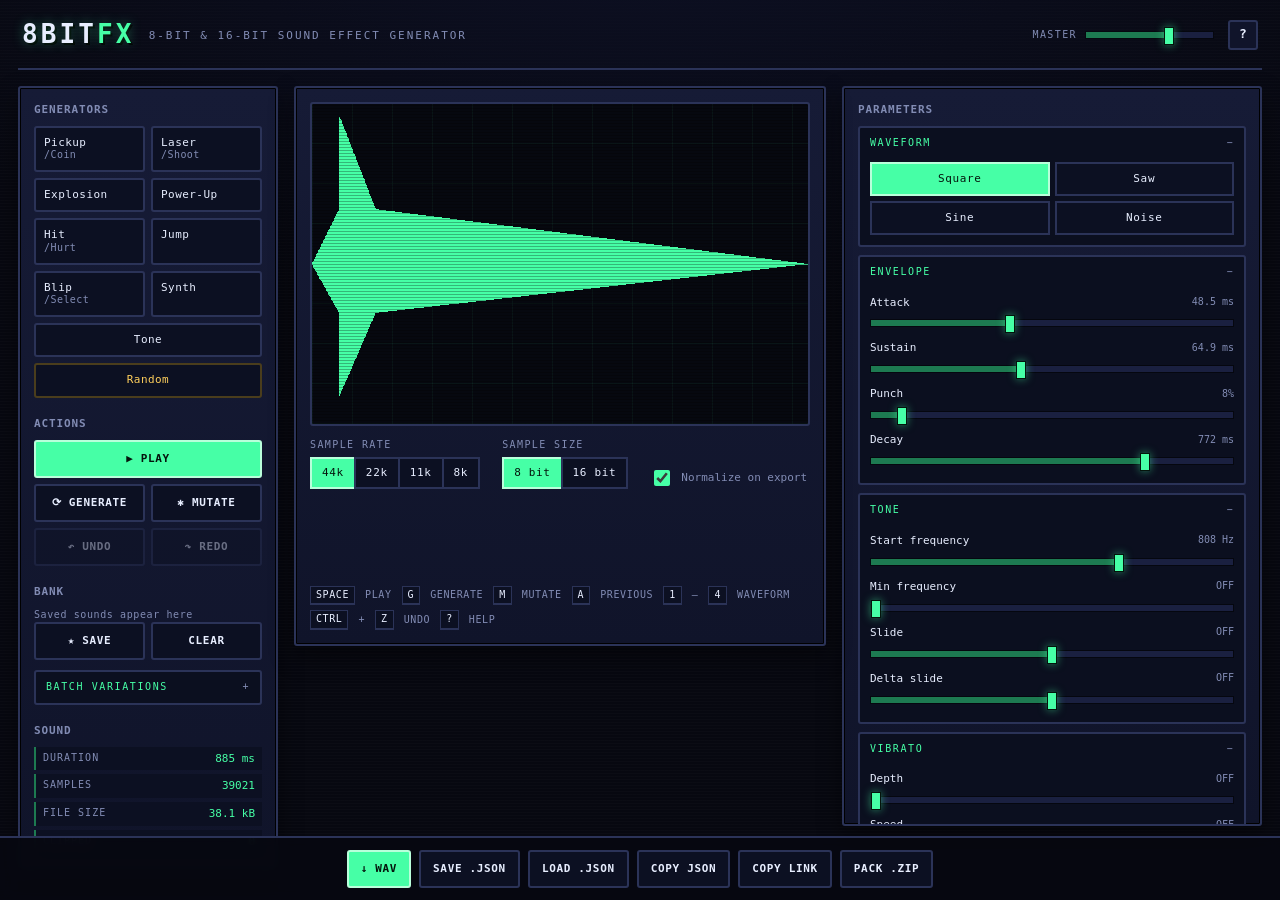
==== index.html @ 4f34324e "8bitFX: sfxr-style 8/16-bit sound effect generator (engine, UI, bank, pack export, tests)" ====
<!DOCTYPE html>
<html lang="en">
<head>
<meta charset="utf-8">
<meta name="viewport" content="width=device-width, initial-scale=1">
<title>8bitFX — 8-bit &amp; 16-bit sound effect generator</title>
<meta name="description" content="A retro sound effect generator for games. Generate, mutate and export 8-bit / 16-bit WAV sound effects in your browser.">
<link rel="stylesheet" href="css/styles.css">
</head>
<body>
<a class="skip-link" href="#param-panel">Skip to parameters</a>

<header class="topbar">
  <h1 class="logo">8bit<span>FX</span></h1>
  <p class="tagline">8-bit &amp; 16-bit sound effect generator</p>
  <div class="topbar-actions">
    <label class="master-vol" for="master-vol">Master
      <input type="range" id="master-vol" min="0" max="150" value="100" aria-label="Playback master volume">
    </label>
    <button type="button" id="btn-help" class="icon-btn" title="Keyboard shortcuts" aria-label="Keyboard shortcuts">?</button>
  </div>
</header>

<main class="layout">

  <!-- ===== generators ===== -->
  <aside class="panel generators" aria-labelledby="gen-heading">
    <h2 id="gen-heading">Generators</h2>
    <div class="gen-grid" id="gen-grid">
      <button type="button" class="gen" data-preset="pickupCoin">Pickup<b>/Coin</b></button>
      <button type="button" class="gen" data-preset="laserShoot">Laser<b>/Shoot</b></button>
      <button type="button" class="gen" data-preset="explosion">Explosion</button>
      <button type="button" class="gen" data-preset="powerUp">Power-Up</button>
      <button type="button" class="gen" data-preset="hitHurt">Hit<b>/Hurt</b></button>
      <button type="button" class="gen" data-preset="jump">Jump</button>
      <button type="button" class="gen" data-preset="blipSelect">Blip<b>/Select</b></button>
      <button type="button" class="gen" data-preset="synth">Synth</button>
      <button type="button" class="gen gen-span" data-preset="tone">Tone</button>
      <button type="button" class="gen gen-wide" data-preset="random">Random</button>
    </div>

    <h2>Actions</h2>
    <div class="actions">
      <button type="button" id="btn-play" class="btn btn-primary btn-wide">&#9654; Play</button>
      <button type="button" id="btn-generate" class="btn">&#10227; Generate</button>
      <button type="button" id="btn-mutate" class="btn">&#10033; Mutate</button>
      <button type="button" id="btn-undo" class="btn" disabled>&#8630; Undo</button>
      <button type="button" id="btn-redo" class="btn" disabled>&#8631; Redo</button>
    </div>

    <h2>Bank</h2>
    <div class="bank" id="bank-grid"></div>
    <div class="actions">
      <button type="button" id="btn-bank-save" class="btn">&#9733; Save</button>
      <button type="button" id="btn-bank-clear" class="btn">Clear</button>
    </div>

    <details class="group" id="batch-group">
      <summary>Batch variations</summary>
      <div class="group-body">
        <div class="batch-grid" id="batch-grid"></div>
        <button type="button" id="btn-batch" class="btn">&#10227; Roll 8</button>
      </div>
    </details>

    <h2>Sound</h2>
    <div class="stats">
      <div><span class="stat-label">Duration</span><span id="stat-duration" class="stat-value">&mdash;</span></div>
      <div><span class="stat-label">Samples</span><span id="stat-samples" class="stat-value">&mdash;</span></div>
      <div><span class="stat-label">File size</span><span id="stat-size" class="stat-value">&mdash;</span></div>
      <div><span class="stat-label">Clipped</span><span id="stat-clipped" class="stat-value">&mdash;</span></div>
    </div>
    <p class="hint" id="clip-hint" hidden>Clipping &mdash; lower the Gain slider.</p>
    <p class="note" id="cap-hint" hidden>Length capped at 4 s.</p>
  </aside>

  <!-- ===== stage ===== -->
  <section class="panel stage" aria-labelledby="stage-heading">
    <h2 id="stage-heading" class="visually-hidden">Sound preview</h2>

    <div class="scope">
      <canvas id="waveform" width="900" height="260" role="img"
              aria-label="Waveform preview" aria-describedby="scope-desc"></canvas>
      <p class="scope-empty" id="scope-empty">No sound yet &mdash; hit Generate</p>
      <p class="visually-hidden" id="scope-desc">Waveform of the current sound. Its length,
        sample count, file size and clip count are listed under Sound.</p>
    </div>

    <div class="stage-controls">
      <fieldset class="chipset">
        <legend id="rate-legend">Sample rate</legend>
        <div class="chips" id="rate-chips">
          <input type="radio" name="rate" id="rate-44100" value="44100" checked><label for="rate-44100">44k</label>
          <input type="radio" name="rate" id="rate-22050" value="22050"><label for="rate-22050">22k</label>
          <input type="radio" name="rate" id="rate-11025" value="11025"><label for="rate-11025">11k</label>
          <input type="radio" name="rate" id="rate-8000" value="8000"><label for="rate-8000">8k</label>
        </div>
      </fieldset>

      <fieldset class="chipset">
        <legend>Sample size</legend>
        <div class="chips" id="bits-chips">
          <input type="radio" name="bits" id="bits-8" value="8" checked><label for="bits-8">8 bit</label>
          <input type="radio" name="bits" id="bits-16" value="16"><label for="bits-16">16 bit</label>
        </div>
      </fieldset>

      <label class="switch" for="chk-normalize">
        <input type="checkbox" id="chk-normalize" checked>
        <span>Normalize on export</span>
      </label>
    </div>

    <p class="hints">
      <kbd>Space</kbd> play
      <kbd>G</kbd> generate
      <kbd>M</kbd> mutate
      <kbd>A</kbd> previous
      <kbd>1</kbd>&ndash;<kbd>4</kbd> waveform
      <kbd>Ctrl</kbd>+<kbd>Z</kbd> undo
      <kbd>?</kbd> help
    </p>
  </section>

  <!-- ===== parameters ===== -->
  <section class="panel params" id="param-panel" aria-labelledby="param-heading">
    <h2 id="param-heading">Parameters</h2>
    <div id="param-groups"><!-- built by ui.js --></div>
  </section>
</main>

<footer class="exportbar">
  <button type="button" id="btn-wav" class="btn btn-primary">&#8595; WAV</button>
  <button type="button" id="btn-json" class="btn">Save .json</button>
  <button type="button" id="btn-load" class="btn">Load .json</button>
  <input type="file" id="file-input" accept=".json,application/json" hidden>
  <button type="button" id="btn-copy-json" class="btn">Copy JSON</button>
  <button type="button" id="btn-copy-link" class="btn">Copy link</button>
  <button type="button" id="btn-pack" class="btn">Pack .zip</button>
</footer>

<div id="toast" class="toast" role="status" aria-live="polite"></div>

<dialog id="help-dialog" class="help">
  <h2>Keyboard shortcuts</h2>
  <dl>
    <dt><kbd>Space</kbd></dt><dd>Play / replay</dd>
    <dt><kbd>G</kbd></dt><dd>Generate random sound</dd>
    <dt><kbd>M</kbd></dt><dd>Mutate current sound</dd>
    <dt><kbd>A</kbd></dt><dd>Play the previous sound (A/B)</dd>
    <dt><kbd>1</kbd>&ndash;<kbd>4</kbd></dt><dd>Square / Saw / Sine / Noise</dd>
    <dt><kbd>Ctrl</kbd>+<kbd>Z</kbd></dt><dd>Undo parameter change</dd>
    <dt><kbd>?</kbd></dt><dd>This help</dd>
  </dl>
  <form method="dialog"><button class="btn">Close</button></form>
</dialog>

<script src="js/rng.js"></script>
<script src="js/params.js"></script>
<script src="js/codec.js"></script>
<script src="js/synth.js"></script>
<script src="js/wav.js"></script>
<script src="js/zip.js"></script>
<script src="js/export.js"></script>
<script src="js/presets.js"></script>
<script src="js/audio.js"></script>
<script src="js/bank.js"></script>
<script src="js/prefs.js"></script>
<script src="js/io.js"></script>
<script src="js/shortcuts.js"></script>
<script src="js/ui.js"></script>
<script src="js/selftest.js"></script>
<script src="js/app.js"></script>
</body>
</html>
---- css/styles.css ----
/* ============================================================
   8bitFX — retro console theme
   ============================================================ */
:root {
  --bg: #070810;
  --bg-glow: #0d1024;
  --panel: #10142a;
  --panel-2: #161b36;
  --line: #2b3358;
  --ink: #e8eeff;
  --dim: #828cb4;
  --accent: #46ffa6;
  --accent-dim: #1d7a51;
  --accent-2: #ff5fa2;
  --amber: #ffcf5c;
  --danger: #ff6b6b;
  --radius: 3px;
  --font: ui-monospace, "SFMono-Regular", "Consolas", "DejaVu Sans Mono", "Courier New", monospace;
}

* { box-sizing: border-box; }

html, body { height: 100%; }

body {
  margin: 0;
  padding: 0 18px 88px;
  font-family: var(--font);
  font-size: 13px;
  line-height: 1.45;
  color: var(--ink);
  background:
    radial-gradient(1200px 600px at 50% -10%, var(--bg-glow), transparent 70%),
    repeating-linear-gradient(0deg, rgba(255,255,255,.014) 0 1px, transparent 1px 3px),
    var(--bg);
  background-attachment: fixed;
}

h1, h2, h3 { margin: 0; font-weight: 700; letter-spacing: .08em; text-transform: uppercase; }
h2 { font-size: 11px; color: var(--dim); margin: 18px 0 8px; }
h2:first-child { margin-top: 0; }

button { font: inherit; color: inherit; }

.visually-hidden {
  position: absolute; width: 1px; height: 1px; margin: -1px;
  padding: 0; overflow: hidden; clip: rect(0 0 0 0); white-space: nowrap; border: 0;
}

.skip-link {
  position: absolute; left: 8px; top: -40px; z-index: 30;
  padding: 8px 12px; background: var(--accent); color: #04140c;
  text-decoration: none; font-weight: 700;
}
.skip-link:focus { top: 8px; }

/* ---------- top bar ---------- */
.topbar {
  display: flex; align-items: center; gap: 14px; flex-wrap: wrap;
  max-width: 1560px; margin: 0 auto; padding: 16px 4px 14px;
  border-bottom: 2px solid var(--line);
}
.logo {
  font-size: 26px; letter-spacing: .12em; color: var(--ink);
  text-shadow: 0 0 12px rgba(70,255,166,.35), 2px 2px 0 #000;
}
.logo span { color: var(--accent); }
.tagline { margin: 2px 0 0; color: var(--dim); font-size: 11px; letter-spacing: .18em; text-transform: uppercase; }
.topbar-actions { margin-left: auto; display: flex; align-items: center; gap: 14px; }
.master-vol { display: flex; align-items: center; gap: 8px; color: var(--dim); font-size: 10px; letter-spacing: .14em; text-transform: uppercase; }
.master-vol input { width: 110px; }
.icon-btn {
  width: 30px; height: 30px; display: grid; place-items: center;
  background: var(--panel); border: 2px solid var(--line); border-radius: var(--radius);
  cursor: pointer; font-weight: 700;
}
.icon-btn:hover { border-color: var(--accent-dim); color: var(--accent); }

/* ---------- layout ---------- */
.layout {
  display: grid;
  grid-template-columns: minmax(230px, 260px) minmax(320px, 1fr) minmax(320px, 420px);
  gap: 16px;
  max-width: 1560px; margin: 16px auto 0;
  align-items: start;
}

.panel {
  background: linear-gradient(180deg, var(--panel-2), var(--panel));
  border: 2px solid var(--line);
  border-radius: var(--radius);
  padding: 14px;
  box-shadow: 0 0 0 1px #000 inset, 0 10px 24px rgba(0,0,0,.45);
}

/* ---------- generators ---------- */
.gen-grid { display: grid; grid-template-columns: 1fr 1fr; gap: 6px; }
.gen {
  appearance: none;
  display: flex; flex-direction: column; align-items: flex-start;
  padding: 9px 8px; line-height: 1.15;
  background: #0c1022; border: 2px solid var(--line); border-radius: var(--radius);
  font-size: 11px; letter-spacing: .04em; cursor: pointer;
  transition: transform .05s ease, border-color .12s ease, color .12s ease;
}
.gen b { font-weight: 400; color: var(--dim); font-size: 10px; }
.gen:hover { border-color: var(--accent-dim); color: var(--accent); }
.gen:active { transform: translateY(1px); }
.gen-wide { grid-column: 1 / -1; align-items: center; color: var(--amber); border-color: #4a3d1c; }
.gen-span { grid-column: 1 / -1; align-items: center; }

/* ---------- sound bank + batch ---------- */
.bank {
  display: flex; flex-direction: column; gap: 4px;
  max-height: 180px; overflow-y: auto; padding-right: 2px;
}
.bank-empty { margin: 0; color: var(--dim); font-size: 10px; letter-spacing: .06em; }
.bank-tile { display: flex; gap: 4px; }
.bank-load {
  flex: 1 1 auto; min-width: 0; text-align: left; cursor: pointer;
  padding: 5px 7px; font-size: 11px; color: var(--ink);
  background: #0c1022; border: 2px solid var(--line); border-radius: var(--radius);
  overflow: hidden; text-overflow: ellipsis; white-space: nowrap;
}
.bank-load:hover { border-color: var(--accent-dim); color: var(--accent); }
.bank-del {
  flex: 0 0 auto; width: 26px; cursor: pointer; line-height: 1;
  background: #0c1022; border: 2px solid var(--line); border-radius: var(--radius);
  color: var(--dim); font-size: 13px;
}
.bank-del:hover { border-color: var(--danger); color: var(--danger); }

.batch-grid { display: grid; grid-template-columns: repeat(4, 1fr); gap: 4px; margin-bottom: 8px; }
.batch-tile {
  cursor: pointer; padding: 9px 0; font-size: 11px; color: var(--ink);
  background: #0c1022; border: 2px solid var(--line); border-radius: var(--radius);
}
.batch-tile:hover { border-color: var(--accent-dim); color: var(--accent); }
#batch-group { margin-top: 10px; }
#batch-group .btn { width: 100%; }

.actions { display: grid; grid-template-columns: 1fr 1fr; gap: 6px; }
.btn-wide { grid-column: 1 / -1; }

.btn {
  appearance: none; cursor: pointer;
  padding: 9px 12px;
  background: #0c1022; color: var(--ink);
  border: 2px solid var(--line); border-radius: var(--radius);
  font-size: 11px; letter-spacing: .06em; text-transform: uppercase; font-weight: 700;
  transition: background .12s ease, border-color .12s ease, color .12s ease;
}
.btn:hover:not(:disabled) { border-color: var(--accent-dim); color: var(--accent); }
.btn:active:not(:disabled) { transform: translateY(1px); }
.btn:disabled { opacity: .4; cursor: default; }
.btn:focus-visible, .gen:focus-visible, .icon-btn:focus-visible, .switch input:focus-visible,
.bank-load:focus-visible, .bank-del:focus-visible, .batch-tile:focus-visible {
  outline: 2px dashed var(--amber); outline-offset: 2px;
}
.btn-primary { background: var(--accent); color: #04140c; border-color: #b9ffdb; }
.btn-primary:hover:not(:disabled) { background: #6dffb8; color: #04140c; }

/* ---------- stats ---------- */
.stats { display: grid; grid-template-columns: 1fr; gap: 4px; }
.stats div {
  display: flex; justify-content: space-between; gap: 10px;
  padding: 4px 7px; background: #0c1022; border-left: 2px solid var(--accent-dim);
}
.stat-label { color: var(--dim); font-size: 10px; letter-spacing: .1em; text-transform: uppercase; }
.stat-value { color: var(--accent); font-size: 11px; }
.hint { margin: 8px 0 0; font-size: 10px; color: var(--danger); letter-spacing: .04em; }
.note { margin: 6px 0 0; font-size: 10px; color: var(--dim); letter-spacing: .04em; }

/* ---------- stage / scope ---------- */
.stage { padding: 14px; display: flex; flex-direction: column; min-height: 560px; }
.scope {
  position: relative;
  background:
    repeating-linear-gradient(90deg, rgba(70,255,166,.05) 0 1px, transparent 1px 40px),
    repeating-linear-gradient(0deg, rgba(70,255,166,.05) 0 1px, transparent 1px 40px),
    #06080f;
  border: 2px solid var(--line); border-radius: var(--radius);
  overflow: hidden;
}
.scope::after {
  content: ""; position: absolute; inset: 0; pointer-events: none;
  background: repeating-linear-gradient(0deg, rgba(0,0,0,.28) 0 1px, transparent 1px 3px);
  mix-blend-mode: multiply;
}
#waveform { display: block; width: 100%; height: 320px; }
.scope-empty {
  position: absolute; inset: 0; display: grid; place-items: center; margin: 0;
  color: var(--dim); font-size: 12px; letter-spacing: .16em; text-transform: uppercase;
  pointer-events: none;
}
.scope-empty[hidden] { display: none; }

.stage-controls {
  display: flex; flex-wrap: wrap; gap: 14px 22px; align-items: flex-end;
  margin-top: 12px;
}
.chipset { border: 0; margin: 0; padding: 0; min-width: 0; }
.chipset legend {
  padding: 0 0 5px; color: var(--dim); font-size: 10px;
  letter-spacing: .14em; text-transform: uppercase;
}
.chips { display: flex; }
.chips input {
  position: absolute; width: 1px; height: 1px;
  margin: 0; padding: 0; border: 0;
  opacity: 0; pointer-events: none;
  clip: rect(0 0 0 0); overflow: hidden;
}
.chips label {
  padding: 6px 10px; cursor: pointer;
  background: #0c1022; border: 2px solid var(--line);
  font-size: 11px; letter-spacing: .06em;
  margin-left: -2px;
}
.chips label:first-of-type { margin-left: 0; }
.chips input:checked + label { background: var(--accent); color: #04140c; border-color: #b9ffdb; }
.chips input:focus-visible + label { outline: 2px dashed var(--amber); outline-offset: 2px; }

.switch { display: flex; align-items: center; gap: 8px; font-size: 11px; color: var(--dim); cursor: pointer; }
.switch input { width: 16px; height: 16px; accent-color: var(--accent); }

.hints {
  margin: auto 0 0;
  padding-top: 16px;
  display: flex; flex-wrap: wrap; align-items: center; gap: 5px 10px;
  color: var(--dim); font-size: 10px; letter-spacing: .06em; text-transform: uppercase;
}

/* ---------- parameters ---------- */
#param-groups { display: flex; flex-direction: column; gap: 8px; padding-bottom: 10px; }

.group { border: 2px solid var(--line); border-radius: var(--radius); background: #0b0f1f; }
.group > summary {
  cursor: pointer; list-style: none;
  padding: 8px 10px;
  font-size: 10px; letter-spacing: .16em; text-transform: uppercase; color: var(--accent);
  display: flex; align-items: center; justify-content: space-between;
}
.group > summary::-webkit-details-marker { display: none; }
.group > summary::after { content: "+"; color: var(--dim); }
.group[open] > summary::after { content: "\2212"; }
.group > summary:hover { background: #0f1530; }
.group-body { padding: 4px 10px 10px; display: flex; flex-direction: column; gap: 2px; }

.row { display: grid; grid-template-columns: 1fr 74px; align-items: center; gap: 4px 8px; padding: 3px 0; }
.row > label { font-size: 11px; color: var(--ink); }
.row > output { font-size: 10px; color: var(--dim); text-align: right; white-space: nowrap; }
.row > input[type="range"] { grid-column: 1 / -1; }

.row-switch { display: flex; align-items: center; gap: 8px; }
.row-switch > label { flex: 1 1 auto; }
.row-switch > output { flex: 0 0 auto; }
.row-switch > input {
  flex: 0 0 auto; width: 16px; height: 16px;
  accent-color: var(--accent); cursor: pointer;
}

/* wave selector inside the params panel */
.waves { display: grid; grid-template-columns: repeat(2, 1fr); gap: 5px; }
.waves input {
  position: absolute; width: 1px; height: 1px;
  margin: 0; padding: 0; border: 0;
  opacity: 0; pointer-events: none;
  clip: rect(0 0 0 0); overflow: hidden;
}
.waves label {
  padding: 7px 4px; text-align: center; cursor: pointer;
  background: #0c1022; border: 2px solid var(--line);
  font-size: 11px; letter-spacing: .06em;
}
.waves input:checked + label { background: var(--accent); color: #04140c; border-color: #b9ffdb; }
.waves input:focus-visible + label { outline: 2px dashed var(--amber); outline-offset: 2px; }

/* ---------- range inputs ---------- */
input[type="range"] {
  -webkit-appearance: none; appearance: none;
  width: 100%; height: 18px; background: transparent; cursor: pointer;
  --fill: 50%;
  margin: 0;
}
input[type="range"]::-webkit-slider-runnable-track {
  height: 8px;
  background: linear-gradient(90deg, var(--accent-dim) 0 var(--fill), #1a2040 var(--fill) 100%);
  border: 1px solid #05070f;
}
input[type="range"]::-moz-range-track {
  height: 8px;
  background: linear-gradient(90deg, var(--accent-dim) 0 var(--fill), #1a2040 var(--fill) 100%);
  border: 1px solid #05070f;
}
input[type="range"]::-webkit-slider-thumb {
  -webkit-appearance: none; appearance: none;
  width: 10px; height: 18px; margin-top: -5px;
  background: var(--accent); border: 1px solid #04140c; border-radius: 0;
  box-shadow: 0 0 8px rgba(70,255,166,.5);
}
input[type="range"]::-moz-range-thumb {
  width: 10px; height: 18px; border-radius: 0;
  background: var(--accent); border: 1px solid #04140c;
}
input[type="range"]:focus-visible { outline: 2px dashed var(--amber); outline-offset: 3px; }

/* bigger targets for touch devices */
@media (pointer: coarse) {
  input[type="range"] { height: 28px; }
  input[type="range"]::-webkit-slider-thumb {
    width: 20px; height: 28px; margin-top: -10px;
  }
  input[type="range"]::-moz-range-thumb { width: 20px; height: 28px; }
}

/* ---------- export bar ---------- */
.exportbar {
  position: fixed; left: 0; right: 0; bottom: 0; z-index: 20;
  display: flex; flex-wrap: wrap; gap: 8px; align-items: center; justify-content: center;
  padding: 12px 18px;
  background: rgba(7,8,16,.94);
  border-top: 2px solid var(--line);
  backdrop-filter: blur(6px);
}

/* ---------- toast + dialog ---------- */
.toast {
  position: fixed; left: 50%; bottom: 78px; transform: translate(-50%, 12px);
  padding: 9px 16px; z-index: 40;
  background: var(--accent); color: #04140c; font-weight: 700;
  border-radius: var(--radius); font-size: 11px; letter-spacing: .08em; text-transform: uppercase;
  opacity: 0; pointer-events: none; transition: opacity .18s ease, transform .18s ease;
}
.toast.show { opacity: 1; transform: translate(-50%, 0); }

.help {
  max-width: 420px; width: calc(100% - 32px);
  background: var(--panel-2); color: var(--ink);
  border: 2px solid var(--line); border-radius: var(--radius); padding: 18px;
}
.help::backdrop { background: rgba(2,3,8,.75); }
.help dl { display: grid; grid-template-columns: auto 1fr; gap: 6px 14px; margin: 14px 0; font-size: 11px; }
.help dt { margin: 0; color: var(--accent); }
.help dd { margin: 0; color: var(--dim); }
kbd {
  display: inline-block; padding: 1px 5px;
  background: #0c1022; border: 1px solid var(--line); border-bottom-width: 2px;
  font-family: var(--font); font-size: 10px; color: var(--ink);
}

#selftest {
  margin: 18px 0 0; padding: 12px;
  background: #06080f; border: 2px solid var(--line); border-radius: var(--radius);
  color: var(--dim); font-size: 11px; line-height: 1.5; white-space: pre-wrap;
}

/* ---------- responsive ---------- */
@media (min-width: 1181px) {
  .stage { position: sticky; top: 16px; }
  .params { max-height: calc(100vh - 160px); overflow-y: auto; }
  .params::-webkit-scrollbar { width: 10px; }
  .params::-webkit-scrollbar-track { background: #0b0f1f; }
  .params::-webkit-scrollbar-thumb { background: var(--line); border: 2px solid #0b0f1f; }
}

@media (max-width: 1180px) {
  .layout { grid-template-columns: minmax(220px, 260px) minmax(0, 1fr); }
  .params { grid-column: 1 / -1; }
  #param-groups { display: grid; grid-template-columns: repeat(auto-fit, minmax(280px, 1fr)); align-items: start; }
}
@media (max-width: 720px) {
  body { padding: 0 10px 132px; }
  .layout { grid-template-columns: minmax(0, 1fr); }
  .generators { order: 2; }
  .stage { order: 1; min-height: 0; }
  .params { order: 3; }
  #waveform { height: 180px; }
  .logo { font-size: 20px; }
  .exportbar { justify-content: flex-start; }
}

@media (prefers-reduced-motion: reduce) {
  * { transition: none !important; }
}
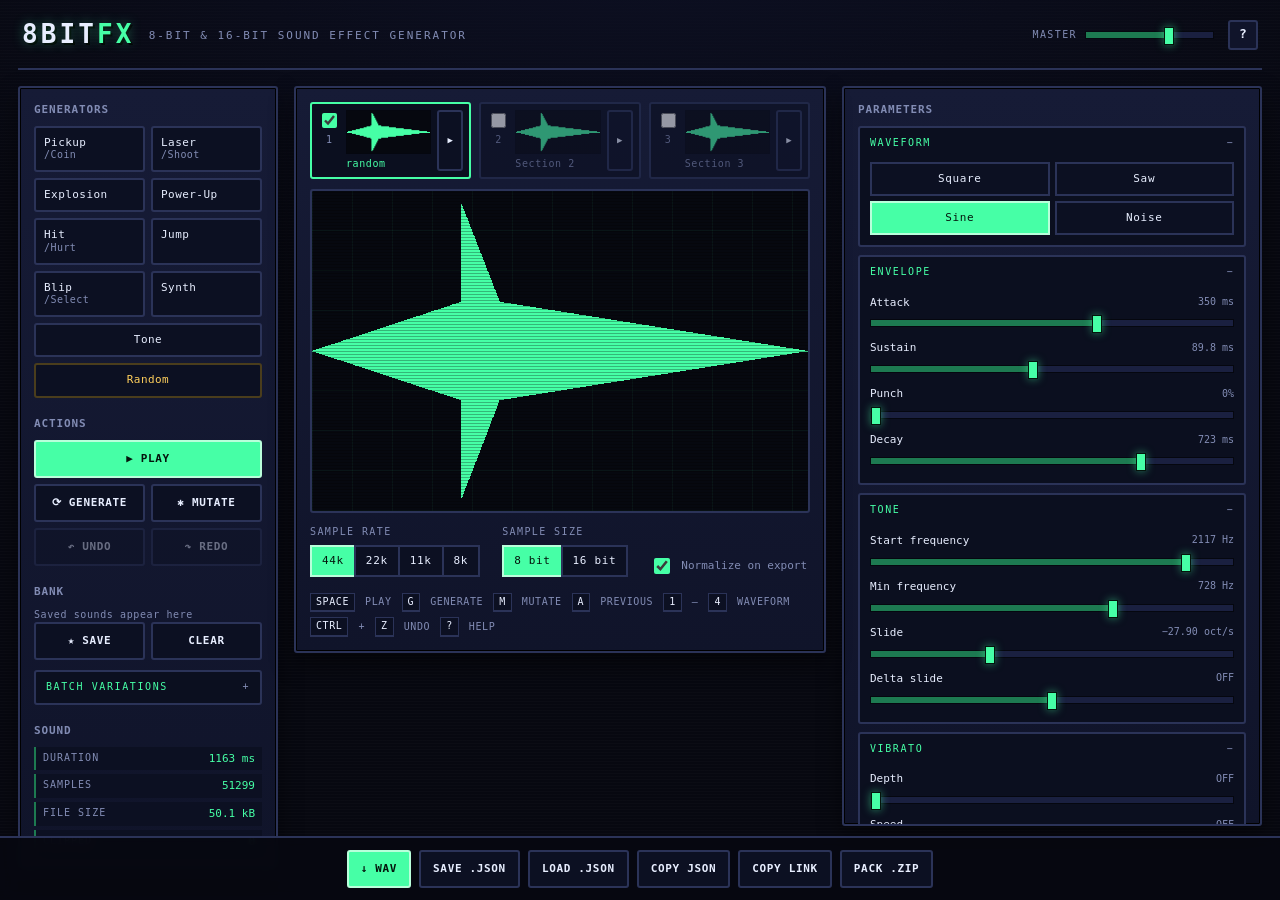
==== commit b771f4ff: "feat: three synth sections with per-section scopes, play buttons and a mixed master (link v4, patch " ====
--- a/index.html
+++ b/index.html
@@ -77,6 +77,8 @@
   <!-- ===== stage ===== -->
   <section class="panel stage" aria-labelledby="stage-heading">
     <h2 id="stage-heading" class="visually-hidden">Sound preview</h2>
+
+    <div class="sections" id="sections" role="group" aria-label="Synth sections"></div>
 
     <div class="scope">
       <canvas id="waveform" width="900" height="260" role="img"
@@ -161,6 +163,7 @@
 <script src="js/synth.js"></script>
 <script src="js/wav.js"></script>
 <script src="js/zip.js"></script>
+<script src="js/mix.js"></script>
 <script src="js/export.js"></script>
 <script src="js/presets.js"></script>
 <script src="js/audio.js"></script>
--- a/css/styles.css
+++ b/css/styles.css
@@ -154,7 +154,8 @@
 .btn:active:not(:disabled) { transform: translateY(1px); }
 .btn:disabled { opacity: .4; cursor: default; }
 .btn:focus-visible, .gen:focus-visible, .icon-btn:focus-visible, .switch input:focus-visible,
-.bank-load:focus-visible, .bank-del:focus-visible, .batch-tile:focus-visible {
+.bank-load:focus-visible, .bank-del:focus-visible, .batch-tile:focus-visible,
+.section-pick:focus-visible, .section-play:focus-visible {
   outline: 2px dashed var(--amber); outline-offset: 2px;
 }
 .btn-primary { background: var(--accent); color: #04140c; border-color: #b9ffdb; }
@@ -199,6 +200,48 @@
   display: flex; flex-wrap: wrap; gap: 14px 22px; align-items: flex-end;
   margin-top: 12px;
 }
+
+/* ---------- synth sections ---------- */
+.sections {
+  display: grid;
+  grid-template-columns: repeat(3, minmax(0, 1fr));
+  gap: 8px;
+  margin-bottom: 10px;
+}
+.section-card {
+  display: flex; align-items: stretch; gap: 6px;
+  padding: 6px;
+  background: #0b0f1f;
+  border: 2px solid var(--line);
+  border-radius: var(--radius);
+}
+.section-card.is-active { border-color: var(--accent); }
+.section-card.is-muted { opacity: .55; }
+.section-include {
+  display: flex; flex-direction: column; align-items: center; gap: 2px;
+  font-size: 10px; color: var(--dim); cursor: pointer;
+}
+.section-include input { width: 15px; height: 15px; accent-color: var(--accent); cursor: pointer; }
+.section-pick {
+  flex: 1 1 auto; min-width: 0; cursor: pointer;
+  display: flex; flex-direction: column; gap: 3px;
+  padding: 0; background: none; border: 0; color: var(--ink); text-align: left;
+}
+.section-scope {
+  display: block; width: 100%; height: 44px;
+  background: #06080f; border: 1px solid #05070f;
+}
+.section-name {
+  font-size: 10px; letter-spacing: .06em; color: var(--dim);
+  overflow: hidden; text-overflow: ellipsis; white-space: nowrap;
+}
+.section-card.is-active .section-name { color: var(--accent); }
+.section-play {
+  flex: 0 0 auto; width: 26px; cursor: pointer;
+  background: #0c1022; border: 2px solid var(--line); border-radius: var(--radius);
+  color: var(--ink); font-size: 9px; line-height: 1;
+}
+.section-play:hover { border-color: var(--accent-dim); color: var(--accent); }
 .chipset { border: 0; margin: 0; padding: 0; min-width: 0; }
 .chipset legend {
   padding: 0 0 5px; color: var(--dim); font-size: 10px;
@@ -380,6 +423,10 @@
   .exportbar { justify-content: flex-start; }
 }
 
+@media (max-width: 560px) {
+  .sections { grid-template-columns: 1fr; }
+}
+
 @media (prefers-reduced-motion: reduce) {
   * { transition: none !important; }
 }
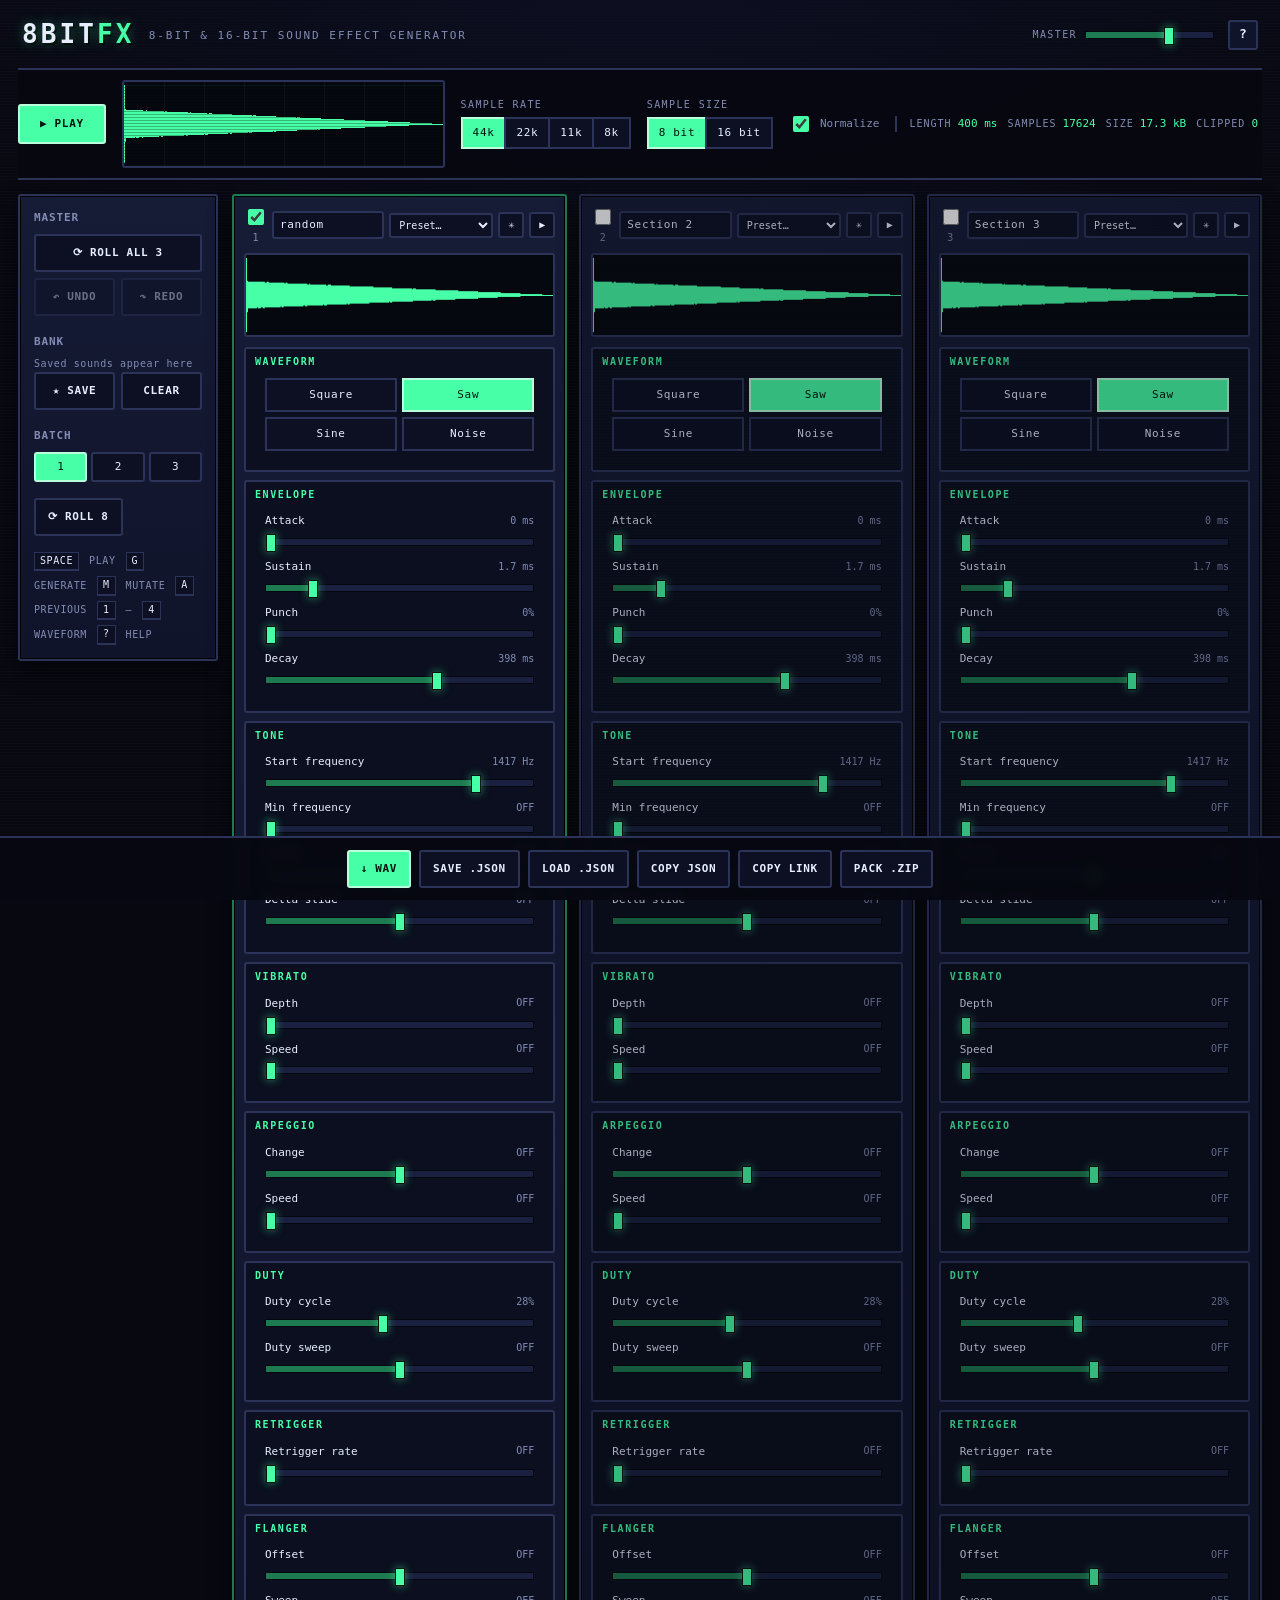
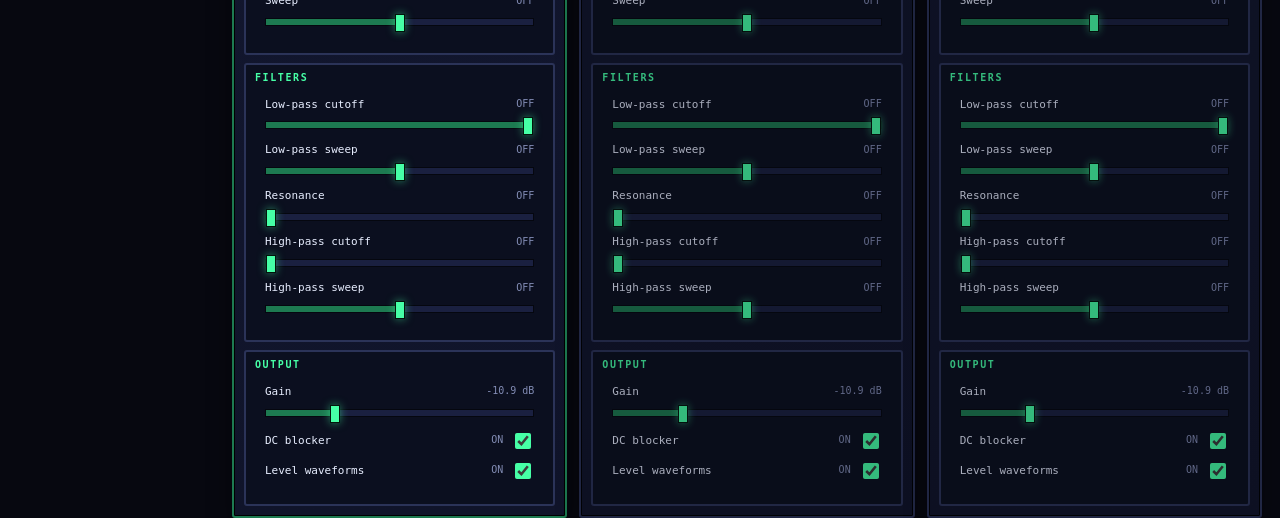
==== commit 3ba34739: "Show all three synth sections at once Each section is now a full parameter window with its own wavef" ====
--- a/index.html
+++ b/index.html
@@ -8,7 +8,7 @@
 <link rel="stylesheet" href="css/styles.css">
 </head>
 <body>
-<a class="skip-link" href="#param-panel">Skip to parameters</a>
+<a class="skip-link" href="#section-panels">Skip to the section controls</a>
 
 <header class="topbar">
   <h1 class="logo">8bit<span>FX</span></h1>
@@ -21,29 +21,58 @@
   </div>
 </header>
 
+<div class="masterbar" role="group" aria-label="Master transport">
+  <button type="button" id="btn-play" class="btn btn-primary">&#9654; Play</button>
+
+  <div class="scope master-scope">
+    <canvas id="waveform" width="900" height="120" role="img"
+            aria-label="Mixed master waveform" aria-describedby="scope-desc"></canvas>
+    <p class="scope-empty" id="scope-empty">No sections enabled &mdash; tick a box</p>
+    <p class="visually-hidden" id="scope-desc">Waveform of the mixed master output. Its length,
+      sample count, file size and clip count are shown beside it.</p>
+  </div>
+
+  <fieldset class="chipset">
+    <legend id="rate-legend">Sample rate</legend>
+    <div class="chips" id="rate-chips">
+      <input type="radio" name="rate" id="rate-44100" value="44100" checked><label for="rate-44100">44k</label>
+      <input type="radio" name="rate" id="rate-22050" value="22050"><label for="rate-22050">22k</label>
+      <input type="radio" name="rate" id="rate-11025" value="11025"><label for="rate-11025">11k</label>
+      <input type="radio" name="rate" id="rate-8000" value="8000"><label for="rate-8000">8k</label>
+    </div>
+  </fieldset>
+
+  <fieldset class="chipset">
+    <legend>Sample size</legend>
+    <div class="chips" id="bits-chips">
+      <input type="radio" name="bits" id="bits-8" value="8" checked><label for="bits-8">8 bit</label>
+      <input type="radio" name="bits" id="bits-16" value="16"><label for="bits-16">16 bit</label>
+    </div>
+  </fieldset>
+
+  <label class="switch" for="chk-normalize">
+    <input type="checkbox" id="chk-normalize" checked>
+    <span>Normalize</span>
+  </label>
+
+  <div class="master-stats">
+    <span class="ms"><span class="stat-label">Length</span> <span id="stat-duration" class="stat-value">&mdash;</span></span>
+    <span class="ms"><span class="stat-label">Samples</span> <span id="stat-samples" class="stat-value">&mdash;</span></span>
+    <span class="ms"><span class="stat-label">Size</span> <span id="stat-size" class="stat-value">&mdash;</span></span>
+    <span class="ms"><span class="stat-label">Clipped</span> <span id="stat-clipped" class="stat-value">&mdash;</span></span>
+  </div>
+
+  <p class="hint" id="clip-hint" hidden>Clipping &mdash; lower a section's Gain.</p>
+  <p class="note" id="cap-hint" hidden>Length capped at 4 s.</p>
+</div>
+
 <main class="layout">
 
-  <!-- ===== generators ===== -->
-  <aside class="panel generators" aria-labelledby="gen-heading">
-    <h2 id="gen-heading">Generators</h2>
-    <div class="gen-grid" id="gen-grid">
-      <button type="button" class="gen" data-preset="pickupCoin">Pickup<b>/Coin</b></button>
-      <button type="button" class="gen" data-preset="laserShoot">Laser<b>/Shoot</b></button>
-      <button type="button" class="gen" data-preset="explosion">Explosion</button>
-      <button type="button" class="gen" data-preset="powerUp">Power-Up</button>
-      <button type="button" class="gen" data-preset="hitHurt">Hit<b>/Hurt</b></button>
-      <button type="button" class="gen" data-preset="jump">Jump</button>
-      <button type="button" class="gen" data-preset="blipSelect">Blip<b>/Select</b></button>
-      <button type="button" class="gen" data-preset="synth">Synth</button>
-      <button type="button" class="gen gen-span" data-preset="tone">Tone</button>
-      <button type="button" class="gen gen-wide" data-preset="random">Random</button>
-    </div>
-
-    <h2>Actions</h2>
+  <!-- ===== rail ===== -->
+  <aside class="panel rail" aria-labelledby="rail-heading">
+    <h2 id="rail-heading">Master</h2>
     <div class="actions">
-      <button type="button" id="btn-play" class="btn btn-primary btn-wide">&#9654; Play</button>
-      <button type="button" id="btn-generate" class="btn">&#10227; Generate</button>
-      <button type="button" id="btn-mutate" class="btn">&#10033; Mutate</button>
+      <button type="button" id="btn-roll-all" class="btn btn-wide">&#10227; Roll all 3</button>
       <button type="button" id="btn-undo" class="btn" disabled>&#8630; Undo</button>
       <button type="button" id="btn-redo" class="btn" disabled>&#8631; Redo</button>
     </div>
@@ -55,63 +84,14 @@
       <button type="button" id="btn-bank-clear" class="btn">Clear</button>
     </div>
 
-    <details class="group" id="batch-group">
-      <summary>Batch variations</summary>
-      <div class="group-body">
-        <div class="batch-grid" id="batch-grid"></div>
-        <button type="button" id="btn-batch" class="btn">&#10227; Roll 8</button>
-      </div>
-    </details>
-
-    <h2>Sound</h2>
-    <div class="stats">
-      <div><span class="stat-label">Duration</span><span id="stat-duration" class="stat-value">&mdash;</span></div>
-      <div><span class="stat-label">Samples</span><span id="stat-samples" class="stat-value">&mdash;</span></div>
-      <div><span class="stat-label">File size</span><span id="stat-size" class="stat-value">&mdash;</span></div>
-      <div><span class="stat-label">Clipped</span><span id="stat-clipped" class="stat-value">&mdash;</span></div>
+    <h2>Batch</h2>
+    <div class="target-chips" id="batch-target" role="group" aria-label="Batch target section">
+      <button type="button" class="target-chip is-on" data-target="0">1</button>
+      <button type="button" class="target-chip" data-target="1">2</button>
+      <button type="button" class="target-chip" data-target="2">3</button>
     </div>
-    <p class="hint" id="clip-hint" hidden>Clipping &mdash; lower the Gain slider.</p>
-    <p class="note" id="cap-hint" hidden>Length capped at 4 s.</p>
-  </aside>
-
-  <!-- ===== stage ===== -->
-  <section class="panel stage" aria-labelledby="stage-heading">
-    <h2 id="stage-heading" class="visually-hidden">Sound preview</h2>
-
-    <div class="sections" id="sections" role="group" aria-label="Synth sections"></div>
-
-    <div class="scope">
-      <canvas id="waveform" width="900" height="260" role="img"
-              aria-label="Waveform preview" aria-describedby="scope-desc"></canvas>
-      <p class="scope-empty" id="scope-empty">No sound yet &mdash; hit Generate</p>
-      <p class="visually-hidden" id="scope-desc">Waveform of the current sound. Its length,
-        sample count, file size and clip count are listed under Sound.</p>
-    </div>
-
-    <div class="stage-controls">
-      <fieldset class="chipset">
-        <legend id="rate-legend">Sample rate</legend>
-        <div class="chips" id="rate-chips">
-          <input type="radio" name="rate" id="rate-44100" value="44100" checked><label for="rate-44100">44k</label>
-          <input type="radio" name="rate" id="rate-22050" value="22050"><label for="rate-22050">22k</label>
-          <input type="radio" name="rate" id="rate-11025" value="11025"><label for="rate-11025">11k</label>
-          <input type="radio" name="rate" id="rate-8000" value="8000"><label for="rate-8000">8k</label>
-        </div>
-      </fieldset>
-
-      <fieldset class="chipset">
-        <legend>Sample size</legend>
-        <div class="chips" id="bits-chips">
-          <input type="radio" name="bits" id="bits-8" value="8" checked><label for="bits-8">8 bit</label>
-          <input type="radio" name="bits" id="bits-16" value="16"><label for="bits-16">16 bit</label>
-        </div>
-      </fieldset>
-
-      <label class="switch" for="chk-normalize">
-        <input type="checkbox" id="chk-normalize" checked>
-        <span>Normalize on export</span>
-      </label>
-    </div>
+    <div class="batch-grid" id="batch-grid"></div>
+    <button type="button" id="btn-batch" class="btn btn-wide">&#10227; Roll 8</button>
 
     <p class="hints">
       <kbd>Space</kbd> play
@@ -119,16 +99,12 @@
       <kbd>M</kbd> mutate
       <kbd>A</kbd> previous
       <kbd>1</kbd>&ndash;<kbd>4</kbd> waveform
-      <kbd>Ctrl</kbd>+<kbd>Z</kbd> undo
       <kbd>?</kbd> help
     </p>
-  </section>
+  </aside>
 
-  <!-- ===== parameters ===== -->
-  <section class="panel params" id="param-panel" aria-labelledby="param-heading">
-    <h2 id="param-heading">Parameters</h2>
-    <div id="param-groups"><!-- built by ui.js --></div>
-  </section>
+  <!-- ===== the three synth windows ===== -->
+  <div class="panels" id="section-panels"><!-- built by ui.js --></div>
 </main>
 
 <footer class="exportbar">
--- a/css/styles.css
+++ b/css/styles.css
@@ -427,6 +427,127 @@
   .sections { grid-template-columns: 1fr; }
 }
 
+/* ============================================================
+   Three synth windows (rail + 3 parameter panels)
+   ============================================================ */
+.masterbar {
+  position: sticky; top: 0; z-index: 18;
+  display: flex; flex-wrap: wrap; align-items: center; gap: 8px 16px;
+  max-width: 1560px; margin: 0 auto; padding: 10px 0;
+  background: rgba(7,8,16,.96);
+  border-bottom: 2px solid var(--line);
+}
+.masterbar .btn-primary { padding: 10px 20px; }
+.master-scope { flex: 1 1 300px; min-width: 200px; }
+.master-scope #waveform { height: 84px; }
+.master-stats {
+  display: flex; flex-wrap: wrap; align-items: baseline; gap: 0 6px;
+  font-size: 10px; color: var(--dim); max-width: 440px;
+  border-left: 2px solid var(--line); padding-left: 12px;
+}
+.master-stats .ms { white-space: nowrap; }
+.master-stats .stat-value { color: var(--accent); margin-right: 4px; }
+.masterbar .hint, .masterbar .note { flex-basis: 100%; margin: 0; }
+
+.layout {
+  grid-template-columns: 200px minmax(0, 1fr);
+  gap: 14px;
+  align-items: start;
+  margin-top: 14px;
+}
+
+.panels {
+  display: grid;
+  grid-template-columns: repeat(3, minmax(300px, 1fr));
+  gap: 12px;
+  align-items: start;
+}
+
+.section-panel {
+  background: linear-gradient(180deg, var(--panel-2), var(--panel));
+  border: 2px solid var(--line);
+  border-radius: var(--radius);
+  padding: 10px;
+  box-shadow: 0 0 0 1px #000 inset, 0 10px 24px rgba(0,0,0,.45);
+}
+.section-panel.is-muted { opacity: .72; }
+.section-panel.is-focus { border-color: var(--accent-dim); }
+
+.section-head { display: flex; align-items: center; gap: 5px; margin-bottom: 8px; }
+.section-include { display: flex; align-items: center; gap: 3px; cursor: pointer; }
+.section-include input { width: 16px; height: 16px; accent-color: var(--accent); cursor: pointer; }
+.section-badge { min-width: 14px; text-align: center; font-size: 10px; color: var(--dim); }
+
+.section-name {
+  flex: 1 1 auto; min-width: 0;
+  background: #0c1022; border: 2px solid var(--line); border-radius: var(--radius);
+  color: var(--ink); font: inherit; font-size: 11px; padding: 4px 6px;
+}
+.section-preset {
+  flex: 0 0 auto; max-width: 104px;
+  background: #0c1022; border: 2px solid var(--line); border-radius: var(--radius);
+  color: var(--ink); font: inherit; font-size: 10px; padding: 4px;
+}
+.section-icon {
+  flex: 0 0 auto; width: 26px; height: 26px; cursor: pointer;
+  background: #0c1022; border: 2px solid var(--line); border-radius: var(--radius);
+  color: var(--ink); font-size: 10px; line-height: 1;
+}
+.section-icon:hover { border-color: var(--accent-dim); color: var(--accent); }
+
+.section-wave {
+  display: block; width: 100%; height: 84px;
+  background: #06080f; border: 2px solid var(--line); border-radius: var(--radius);
+  margin-bottom: 10px;
+}
+.section-body { display: flex; flex-direction: column; gap: 8px; }
+
+.group-block {
+  border: 2px solid var(--line); border-radius: var(--radius);
+  background: #0b0f1f; padding: 6px 9px 9px;
+}
+.group-block > h3 {
+  margin: 0 0 4px; font-size: 10px; letter-spacing: .16em; text-transform: uppercase;
+  color: var(--accent); font-weight: 700;
+}
+
+.target-chips { display: flex; gap: 4px; margin-bottom: 8px; }
+.target-chip {
+  flex: 1; padding: 5px 0; cursor: pointer; font-size: 11px;
+  background: #0c1022; border: 2px solid var(--line); border-radius: var(--radius); color: var(--ink);
+}
+.target-chip.is-on { background: var(--accent); color: #04140c; border-color: #b9ffdb; }
+
+.section-name:focus-visible, .section-preset:focus-visible,
+.section-icon:focus-visible, .target-chip:focus-visible {
+  outline: 2px dashed var(--amber); outline-offset: 2px;
+}
+
+@media (max-width: 1240px) {
+  .panels { grid-template-columns: repeat(2, minmax(300px, 1fr)); }
+}
+@media (max-width: 1000px) {
+  .layout { grid-template-columns: minmax(0, 1fr); }
+  .rail { order: 2; }
+  .panels { order: 1; }
+}
+@media (max-width: 760px) {
+  .panels { grid-template-columns: minmax(0, 1fr); }
+  .panels > *, .layout > *, .section-body, .group-block, .group-body { min-width: 0; }
+  .masterbar { position: static; }
+  .master-scope { flex-basis: 100%; }
+  .section-wave { height: 72px; }
+}
+
+@media (max-width: 520px) {
+  .topbar { flex-wrap: wrap; }
+  .tagline { flex: 1 1 100%; order: 3; }
+  .master-stats { max-width: none; }
+  .masterbar .btn-primary { flex: 1 1 100%; }
+  .section-preset { max-width: 88px; }
+  .section-name { font-size: 10px; }
+}
+
 @media (prefers-reduced-motion: reduce) {
   * { transition: none !important; }
 }
